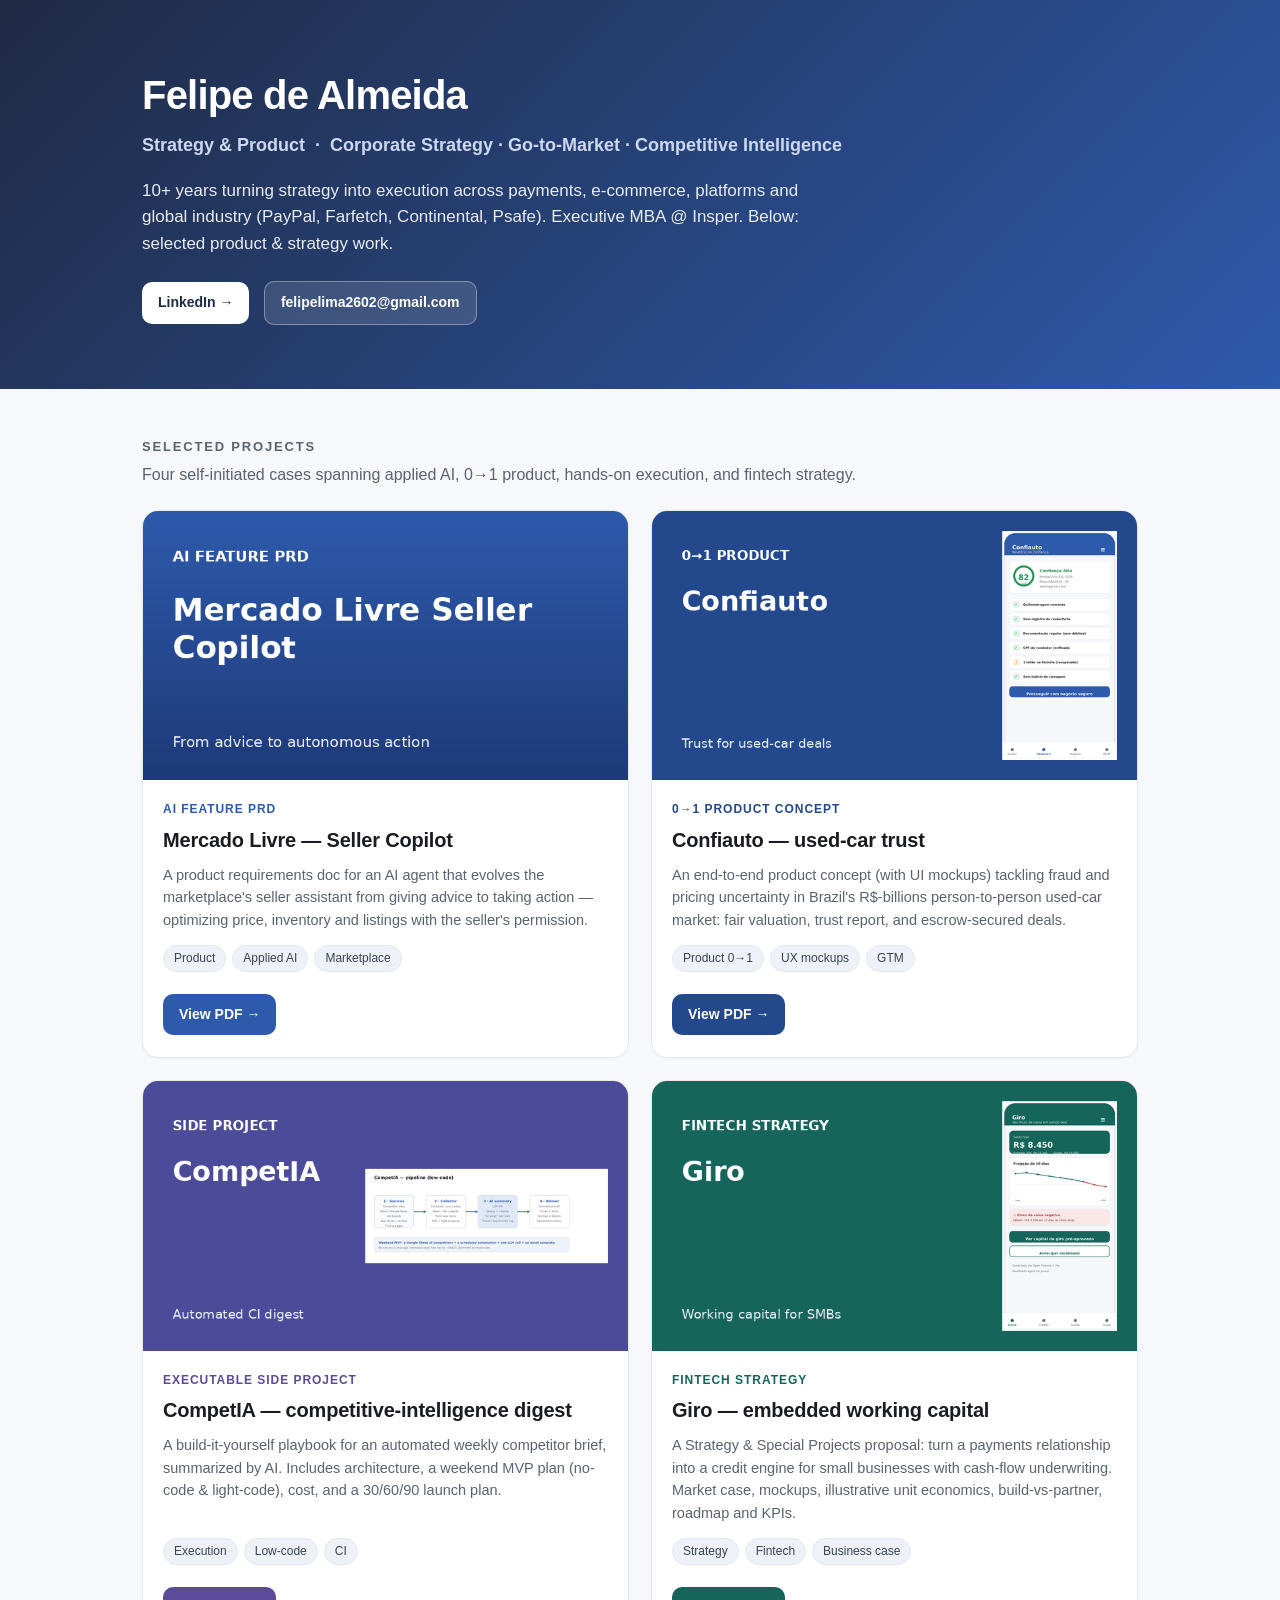
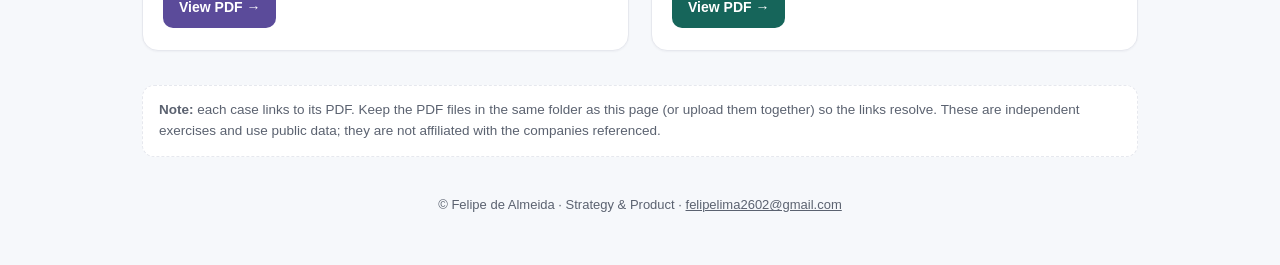
==== index.html @ 501bdff0 "Rename Portfolio_FelipeAlmeida_standalone.html to index.html" ====
<!doctype html>
<html lang="en"><head>
<meta charset="utf-8"><meta name="viewport" content="width=device-width, initial-scale=1">
<title>Felipe de Almeida — Strategy &amp; Product Portfolio</title>
<style>
:root{--ink:#1a1c22;--muted:#5b6270;--line:#e6e8ee;--bg:#f6f8fb;}
*{box-sizing:border-box}
body{margin:0;font-family:-apple-system,BlinkMacSystemFont,"Segoe UI",Roboto,Helvetica,Arial,sans-serif;color:var(--ink);background:var(--bg);line-height:1.55}
.wrap{max-width:1040px;margin:0 auto;padding:0 22px}
header.hero{background:linear-gradient(135deg,#1f2a44,#2E5AAC);color:#fff;padding:64px 0 56px}
.hero h1{margin:0 0 6px;font-size:40px;letter-spacing:-.02em}
.hero .role{font-size:18px;color:#cdd8f0;font-weight:600;margin-bottom:18px}
.hero p{max-width:680px;color:#e7ecf7;font-size:17px;margin:0 0 24px}
.actions a{display:inline-block;margin-right:10px;margin-bottom:8px;padding:10px 16px;border-radius:10px;text-decoration:none;font-weight:600;font-size:14px}
.actions .primary{background:#fff;color:#1f2a44}
.actions .ghost{background:rgba(255,255,255,.12);color:#fff;border:1px solid rgba(255,255,255,.35)}
.section-title{margin:48px 0 6px;font-size:13px;letter-spacing:.14em;text-transform:uppercase;color:var(--muted);font-weight:700}
.section-sub{margin:0 0 22px;color:var(--muted)}
.grid{display:grid;grid-template-columns:1fr 1fr;gap:22px;padding-bottom:8px}
@media(max-width:760px){.grid{grid-template-columns:1fr} .hero h1{font-size:32px}}
.card{background:#fff;border:1px solid var(--line);border-radius:16px;overflow:hidden;display:flex;flex-direction:column;box-shadow:0 1px 2px rgba(20,30,60,.04)}
.card .cover{aspect-ratio:18/10;overflow:hidden;background:#0e1730}
.card .cover img{width:100%;height:100%;object-fit:cover;display:block}
.card .body{padding:20px 20px 22px;display:flex;flex-direction:column;flex:1}
.eyebrow{font-size:12px;font-weight:800;letter-spacing:.08em;text-transform:uppercase;margin-bottom:6px}
.card h3{margin:0 0 8px;font-size:20px;letter-spacing:-.01em}
.card p{margin:0 0 14px;color:var(--muted);font-size:14.5px;flex:1}
.chips{margin-bottom:16px}
.chip{display:inline-block;font-size:12px;color:#3a4256;background:#eef2f8;border:1px solid #e2e7f0;border-radius:999px;padding:3px 10px;margin:0 6px 6px 0}
.btn{align-self:flex-start;color:#fff;text-decoration:none;font-weight:700;font-size:14px;padding:10px 16px;border-radius:10px}
.note{margin:26px 0 0;padding:14px 16px;background:#fff;border:1px dashed var(--line);border-radius:12px;color:var(--muted);font-size:13.5px}
footer{color:var(--muted);font-size:13px;text-align:center;padding:38px 0 50px}
footer a{color:var(--muted)}
</style></head>
<body>
<header class="hero"><div class="wrap">
  <h1>Felipe de Almeida</h1>
  <div class="role">Strategy &amp; Product&nbsp;&nbsp;·&nbsp;&nbsp;Corporate Strategy · Go-to-Market · Competitive Intelligence</div>
  <p>10+ years turning strategy into execution across payments, e-commerce, platforms and global industry (PayPal, Farfetch, Continental, Psafe). Executive MBA @ Insper. Below: selected product &amp; strategy work.</p>
  <div class="actions">
    <a class="primary" href="https://www.linkedin.com/in/felipelima2602/" target="_blank" rel="noopener">LinkedIn &rarr;</a>
    <a class="ghost" href="mailto:felipelima2602@gmail.com">felipelima2602@gmail.com</a>
  </div>
</div></header>

<main class="wrap">
  <div class="section-title">Selected projects</div>
  <p class="section-sub">Four self-initiated cases spanning applied AI, 0&rarr;1 product, hands-on execution, and fintech strategy.</p>
  <div class="grid">
    <article class="card">
      <div class="cover"><img alt="Mercado Livre — Seller Copilot" src="[data-uri]"></div>
      <div class="body">
        <div class="eyebrow" style="color:#2E5AAC">AI Feature PRD</div>
        <h3>Mercado Livre — Seller Copilot</h3>
        <p>A product requirements doc for an AI agent that evolves the marketplace's seller assistant from giving advice to taking action — optimizing price, inventory and listings with the seller's permission.</p>
        <div class="chips"><span class="chip">Product</span><span class="chip">Applied AI</span><span class="chip">Marketplace</span></div>
        <a class="btn" style="background:#2E5AAC" href="[data-uri]" target="_blank" rel="noopener">View PDF &rarr;</a>
      </div>
    </article>
    <article class="card">
      <div class="cover"><img alt="Confiauto — used-car trust" src="[data-uri]"></div>
      <div class="body">
        <div class="eyebrow" style="color:#24488C">0→1 Product Concept</div>
        <h3>Confiauto — used-car trust</h3>
        <p>An end-to-end product concept (with UI mockups) tackling fraud and pricing uncertainty in Brazil's R$-billions person-to-person used-car market: fair valuation, trust report, and escrow-secured deals.</p>
        <div class="chips"><span class="chip">Product 0→1</span><span class="chip">UX mockups</span><span class="chip">GTM</span></div>
        <a class="btn" style="background:#24488C" href="[data-uri]" target="_blank" rel="noopener">View PDF &rarr;</a>
      </div>
    </article>
    <article class="card">
      <div class="cover"><img alt="CompetIA — competitive-intelligence digest" src="[data-uri]"></div>
      <div class="body">
        <div class="eyebrow" style="color:#5B4B9A">Executable Side Project</div>
        <h3>CompetIA — competitive-intelligence digest</h3>
        <p>A build-it-yourself playbook for an automated weekly competitor brief, summarized by AI. Includes architecture, a weekend MVP plan (no-code & light-code), cost, and a 30/60/90 launch plan.</p>
        <div class="chips"><span class="chip">Execution</span><span class="chip">Low-code</span><span class="chip">CI</span></div>
        <a class="btn" style="background:#5B4B9A" href="[data-uri]" target="_blank" rel="noopener">View PDF &rarr;</a>
      </div>
    </article>
    <article class="card">
      <div class="cover"><img alt="Giro — embedded working capital" src="[data-uri]"></div>
      <div class="body">
        <div class="eyebrow" style="color:#16655A">Fintech Strategy</div>
        <h3>Giro — embedded working capital</h3>
        <p>A Strategy & Special Projects proposal: turn a payments relationship into a credit engine for small businesses with cash-flow underwriting. Market case, mockups, illustrative unit economics, build-vs-partner, roadmap and KPIs.</p>
        <div class="chips"><span class="chip">Strategy</span><span class="chip">Fintech</span><span class="chip">Business case</span></div>
        <a class="btn" style="background:#16655A" href="[data-uri]" target="_blank" rel="noopener">View PDF &rarr;</a>
      </div>
    </article>
  </div>
  <div class="note"><strong>Note:</strong> each case links to its PDF. Keep the PDF files in the same folder as this page (or upload them together) so the links resolve. These are independent exercises and use public data; they are not affiliated with the companies referenced.</div>
</main>

<footer><div class="wrap">© Felipe de Almeida · Strategy &amp; Product · <a href="mailto:felipelima2602@gmail.com">felipelima2602@gmail.com</a></div></footer>
</body></html>
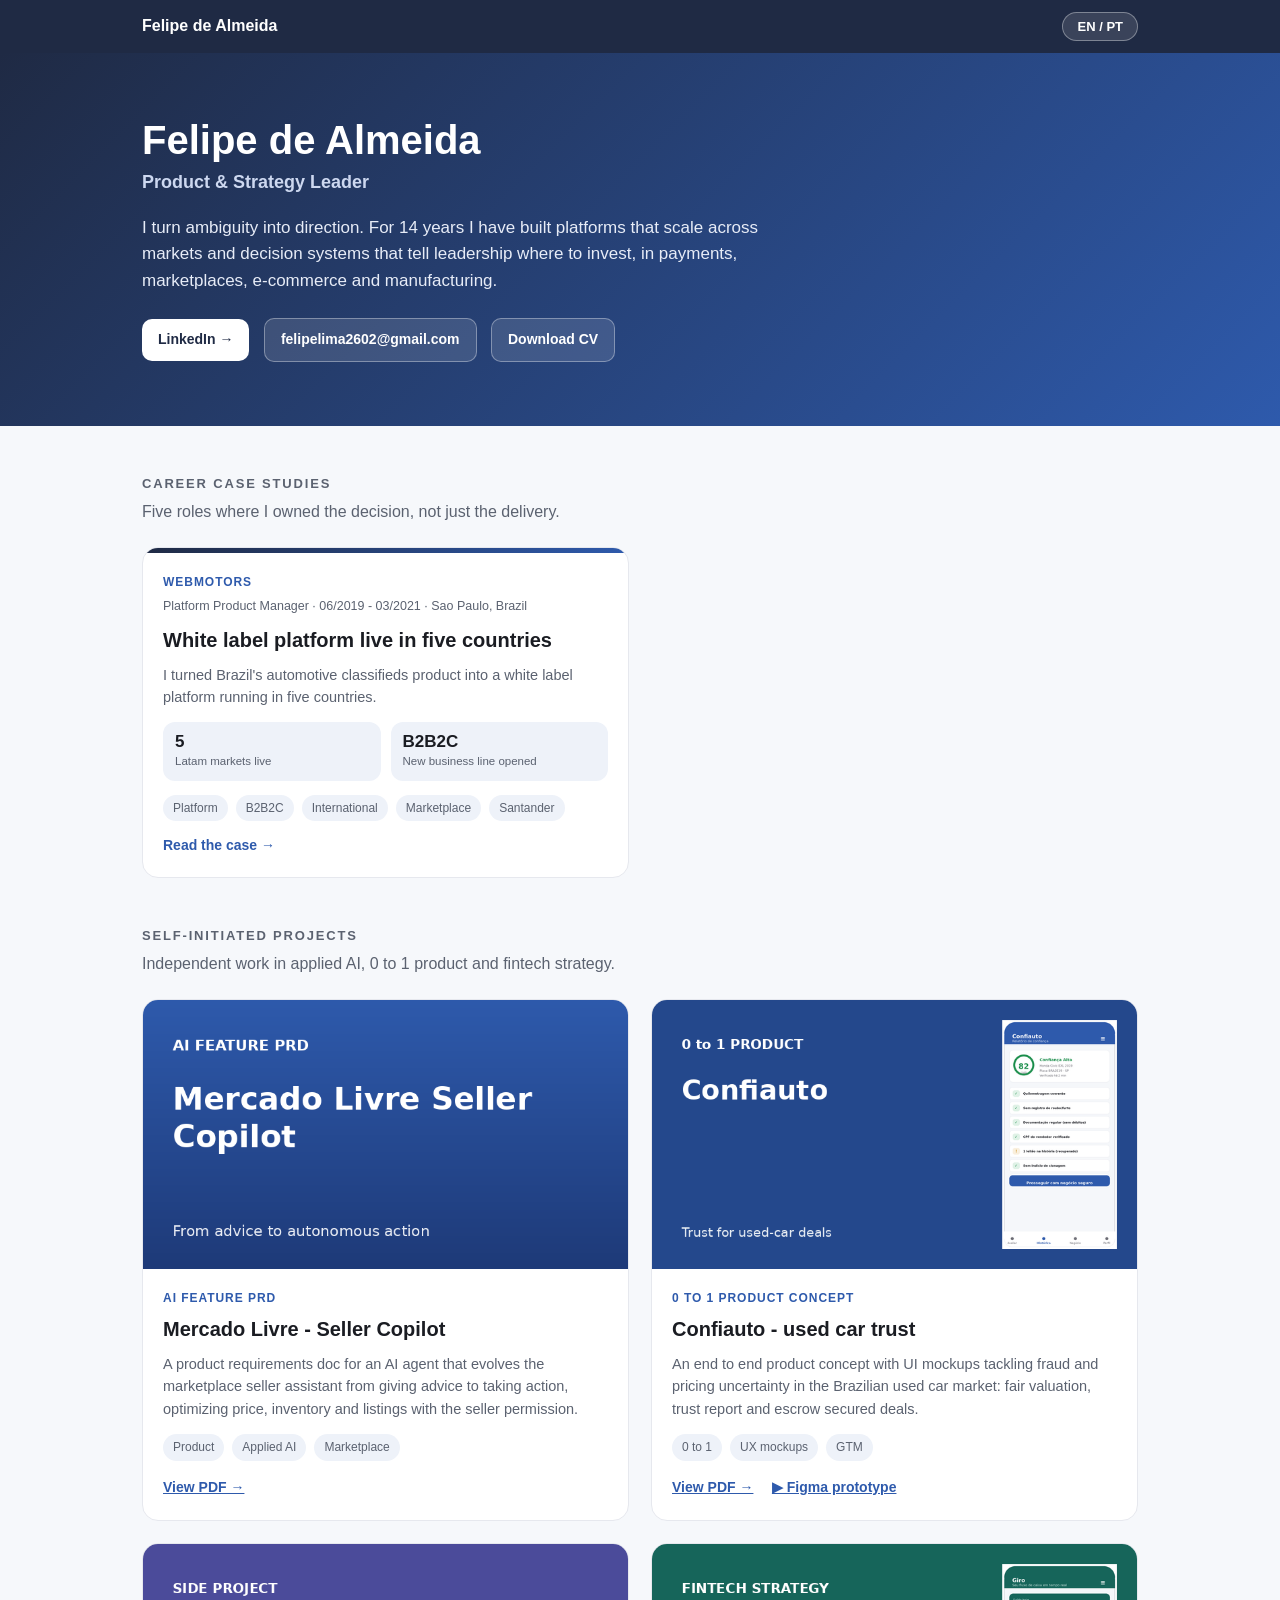
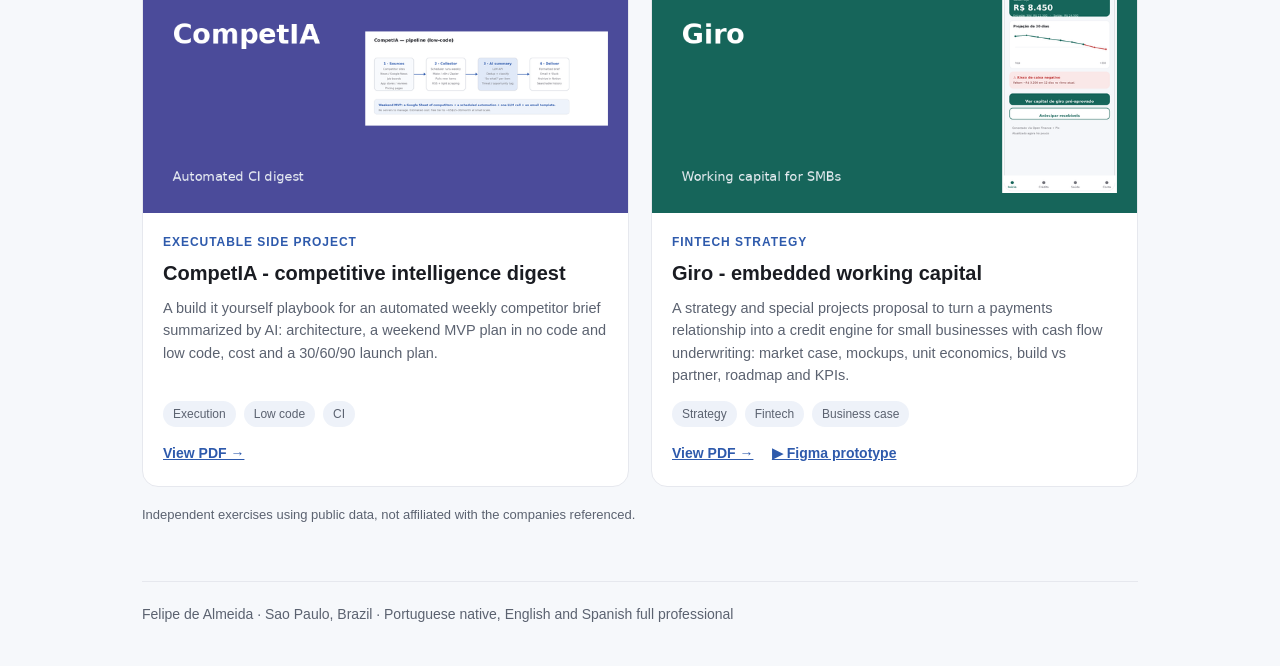
==== commit 9d78364c: "feat(case): add Webmotors case study" ====
--- a/index.html
+++ b/index.html
@@ -1,95 +1,207 @@
 <!doctype html>
-<html lang="en"><head>
-<meta charset="utf-8"><meta name="viewport" content="width=device-width, initial-scale=1">
-<title>Felipe de Almeida — Strategy &amp; Product Portfolio</title>
-<style>
-:root{--ink:#1a1c22;--muted:#5b6270;--line:#e6e8ee;--bg:#f6f8fb;}
-*{box-sizing:border-box}
-body{margin:0;font-family:-apple-system,BlinkMacSystemFont,"Segoe UI",Roboto,Helvetica,Arial,sans-serif;color:var(--ink);background:var(--bg);line-height:1.55}
-.wrap{max-width:1040px;margin:0 auto;padding:0 22px}
-header.hero{background:linear-gradient(135deg,#1f2a44,#2E5AAC);color:#fff;padding:64px 0 56px}
-.hero h1{margin:0 0 6px;font-size:40px;letter-spacing:-.02em}
-.hero .role{font-size:18px;color:#cdd8f0;font-weight:600;margin-bottom:18px}
-.hero p{max-width:680px;color:#e7ecf7;font-size:17px;margin:0 0 24px}
-.actions a{display:inline-block;margin-right:10px;margin-bottom:8px;padding:10px 16px;border-radius:10px;text-decoration:none;font-weight:600;font-size:14px}
-.actions .primary{background:#fff;color:#1f2a44}
-.actions .ghost{background:rgba(255,255,255,.12);color:#fff;border:1px solid rgba(255,255,255,.35)}
-.section-title{margin:48px 0 6px;font-size:13px;letter-spacing:.14em;text-transform:uppercase;color:var(--muted);font-weight:700}
-.section-sub{margin:0 0 22px;color:var(--muted)}
-.grid{display:grid;grid-template-columns:1fr 1fr;gap:22px;padding-bottom:8px}
-@media(max-width:760px){.grid{grid-template-columns:1fr} .hero h1{font-size:32px}}
-.card{background:#fff;border:1px solid var(--line);border-radius:16px;overflow:hidden;display:flex;flex-direction:column;box-shadow:0 1px 2px rgba(20,30,60,.04)}
-.card .cover{aspect-ratio:18/10;overflow:hidden;background:#0e1730}
-.card .cover img{width:100%;height:100%;object-fit:cover;display:block}
-.card .body{padding:20px 20px 22px;display:flex;flex-direction:column;flex:1}
-.eyebrow{font-size:12px;font-weight:800;letter-spacing:.08em;text-transform:uppercase;margin-bottom:6px}
-.card h3{margin:0 0 8px;font-size:20px;letter-spacing:-.01em}
-.card p{margin:0 0 14px;color:var(--muted);font-size:14.5px;flex:1}
-.chips{margin-bottom:16px}
-.chip{display:inline-block;font-size:12px;color:#3a4256;background:#eef2f8;border:1px solid #e2e7f0;border-radius:999px;padding:3px 10px;margin:0 6px 6px 0}
-.btn{align-self:flex-start;color:#fff;text-decoration:none;font-weight:700;font-size:14px;padding:10px 16px;border-radius:10px}
-.note{margin:26px 0 0;padding:14px 16px;background:#fff;border:1px dashed var(--line);border-radius:12px;color:var(--muted);font-size:13.5px}
-footer{color:var(--muted);font-size:13px;text-align:center;padding:38px 0 50px}
-footer a{color:var(--muted)}
-</style></head>
+<html lang="en">
+<head>
+<meta charset="utf-8">
+<meta name="viewport" content="width=device-width, initial-scale=1">
+<title>Felipe de Almeida - Product & Strategy Portfolio</title>
+<meta name="description" content="Career case studies and self-initiated product and strategy work by Felipe de Almeida.">
+<meta property="og:title" content="Felipe de Almeida - Product & Strategy Portfolio">
+<meta property="og:description" content="Five career case studies and four self-initiated projects in product, strategy and applied AI.">
+<meta property="og:type" content="profile">
+<meta property="og:url" content="https://felipelima2602.github.io/portfolio/">
+<meta property="og:site_name" content="Felipe de Almeida">
+<meta property="og:locale" content="en_US">
+<meta name="twitter:card" content="summary">
+<!-- Fallback estatico para crawlers que nao rodam JS. Em runtime o script
+     reescreve title, description e og:* a partir de data/cases.js. -->
+<link rel="canonical" href="https://felipelima2602.github.io/portfolio/">
+<link rel="stylesheet" href="assets/styles.css">
+</head>
 <body>
-<header class="hero"><div class="wrap">
-  <h1>Felipe de Almeida</h1>
-  <div class="role">Strategy &amp; Product&nbsp;&nbsp;·&nbsp;&nbsp;Corporate Strategy · Go-to-Market · Competitive Intelligence</div>
-  <p>10+ years turning strategy into execution across payments, e-commerce, platforms and global industry (PayPal, Farfetch, Continental, Psafe). Executive MBA @ Insper. Below: selected product &amp; strategy work.</p>
-  <div class="actions">
-    <a class="primary" href="https://www.linkedin.com/in/felipelima2602/" target="_blank" rel="noopener">LinkedIn &rarr;</a>
-    <a class="ghost" href="mailto:felipelima2602@gmail.com">felipelima2602@gmail.com</a>
+
+<div class="topbar">
+  <div class="wrap">
+    <a class="brand" href="#/">Felipe de Almeida</a>
+    <button id="lang" class="langbtn" type="button">EN / PT</button>
   </div>
-</div></header>
-
-<main class="wrap">
-  <div class="section-title">Selected projects</div>
-  <p class="section-sub">Four self-initiated cases spanning applied AI, 0&rarr;1 product, hands-on execution, and fintech strategy.</p>
-  <div class="grid">
-    <article class="card">
-      <div class="cover"><img alt="Mercado Livre — Seller Copilot" src="[data-uri]"></div>
-      <div class="body">
-        <div class="eyebrow" style="color:#2E5AAC">AI Feature PRD</div>
-        <h3>Mercado Livre — Seller Copilot</h3>
-        <p>A product requirements doc for an AI agent that evolves the marketplace's seller assistant from giving advice to taking action — optimizing price, inventory and listings with the seller's permission.</p>
-        <div class="chips"><span class="chip">Product</span><span class="chip">Applied AI</span><span class="chip">Marketplace</span></div>
-        <a class="btn" style="background:#2E5AAC" href="[data-uri]" target="_blank" rel="noopener">View PDF &rarr;</a>
+</div>
+
+<main id="app"></main>
+
+<script type="module">
+import { profile, cases } from './data/cases.js';
+import { projects, projectsNote } from './data/projects.js';
+
+const state = { lang: localStorage.getItem('lang') || 'en' };
+const t = (v) => (v && typeof v === 'object' && 'en' in v) ? (v[state.lang] ?? v.en) : v;
+const esc = (s) => String(s).replace(/[&<>"]/g, c => ({'&':'&amp;','<':'&lt;','>':'&gt;','"':'&quot;'}[c]));
+
+const copy = {
+  careerTitle: { en: 'Career case studies', pt: 'Cases de carreira' },
+  careerSub: { en: 'Five roles where I owned the decision, not just the delivery.', pt: 'Cinco passagens em que eu fui dono da decisao, nao apenas da entrega.' },
+  projectsTitle: { en: 'Self-initiated projects', pt: 'Projetos autorais' },
+  projectsSub: { en: 'Independent work in applied AI, 0 to 1 product and fintech strategy.', pt: 'Trabalhos independentes em AI aplicada, produto 0 a 1 e estrategia fintech.' },
+  back: { en: 'Back to the portfolio', pt: 'Voltar para o portfolio' },
+  context: { en: 'Context', pt: 'Contexto' },
+  challenge: { en: 'Challenge', pt: 'Desafio' },
+  actions: { en: 'What I did', pt: 'O que eu fiz' },
+  outcome: { en: 'Outcome', pt: 'Resultado' },
+  learning: { en: 'What I would do differently', pt: 'O que eu faria diferente' },
+  cv: { en: 'Download CV', pt: 'Baixar CV' },
+  read: { en: 'Read the case', pt: 'Ler o case' },
+  pdf: { en: 'View PDF', pt: 'Ver PDF' },
+  proto: { en: 'Figma prototype', pt: 'Prototipo no Figma' },
+  langSwitch: { en: 'Mudar para portugues', pt: 'Switch to English' }
+};
+
+const chips = (arr) => `<div class="chips">${arr.map(x => `<span class="chip">${esc(x)}</span>`).join('')}</div>`;
+
+// Metrica marcada como TODO:confirmar fica fora do ar ate o numero existir.
+// O dado continua em cases.js e o scripts/check.mjs continua listando o pendente.
+const liveMetrics = (c) => (c.metrics || []).filter(m => !String(m.value).startsWith('TODO'));
+
+function hero() {
+  return `<header class="hero"><div class="wrap">
+    <h1>${esc(profile.name)}</h1>
+    <div class="role">${esc(t(profile.headline))}</div>
+    <p>${esc(t(profile.pitch))}</p>
+    <div class="actions">
+      <a class="primary" href="${profile.linkedin}" target="_blank" rel="noopener">LinkedIn &rarr;</a>
+      <a class="ghost" href="mailto:${profile.email}">${esc(profile.email)}</a>
+      <a class="ghost" href="${profile.cv}">${esc(t(copy.cv))}</a>
+    </div>
+  </div></header>`;
+}
+
+function caseCard(c) {
+  const kpis = liveMetrics(c).slice(0, 2);
+  const kpiRow = kpis.length
+    ? `<div class="kpis">${kpis.map(m => `<div class="kpi">
+        <div class="v">${esc(m.value)}</div><div class="l">${esc(t(m.label))}</div></div>`).join('')}</div>`
+    : '';
+  return `<a class="card" href="#/case/${c.id}">
+    <div class="accent"></div>
+    <div class="body">
+      <div class="eyebrow">${esc(c.company)}</div>
+      <div class="meta">${esc(t(c.role))} &middot; ${esc(c.period)} &middot; ${esc(t(c.location))}</div>
+      <h3>${esc(t(c.headline))}</h3>
+      <p>${esc(t(c.hero))}</p>
+      ${kpiRow}
+      ${chips(c.tags)}
+      <div class="go">${esc(t(copy.read))} &rarr;</div>
+    </div></a>`;
+}
+
+function projectCard(p) {
+  const pdf = p.pdf[state.lang] || p.pdf.en;
+  return `<div class="card">
+    <div class="cover"><img loading="lazy" src="${p.cover}" alt="${esc(p.title)}"></div>
+    <div class="body">
+      <div class="eyebrow">${esc(t(p.kicker))}</div>
+      <h3>${esc(p.title)}</h3>
+      <p>${esc(t(p.summary))}</p>
+      ${chips(t(p.tags))}
+      <div>
+        <a class="go" href="${pdf}" target="_blank" rel="noopener">${esc(t(copy.pdf))} &rarr;</a>
+        ${p.figma ? `<a class="go" href="${p.figma}" target="_blank" rel="noopener">&#9654; ${esc(t(copy.proto))}</a>` : ''}
       </div>
-    </article>
-    <article class="card">
-      <div class="cover"><img alt="Confiauto — used-car trust" src="[data-uri]"></div>
-      <div class="body">
-        <div class="eyebrow" style="color:#24488C">0→1 Product Concept</div>
-        <h3>Confiauto — used-car trust</h3>
-        <p>An end-to-end product concept (with UI mockups) tackling fraud and pricing uncertainty in Brazil's R$-billions person-to-person used-car market: fair valuation, trust report, and escrow-secured deals.</p>
-        <div class="chips"><span class="chip">Product 0→1</span><span class="chip">UX mockups</span><span class="chip">GTM</span></div>
-        <a class="btn" style="background:#24488C" href="[data-uri]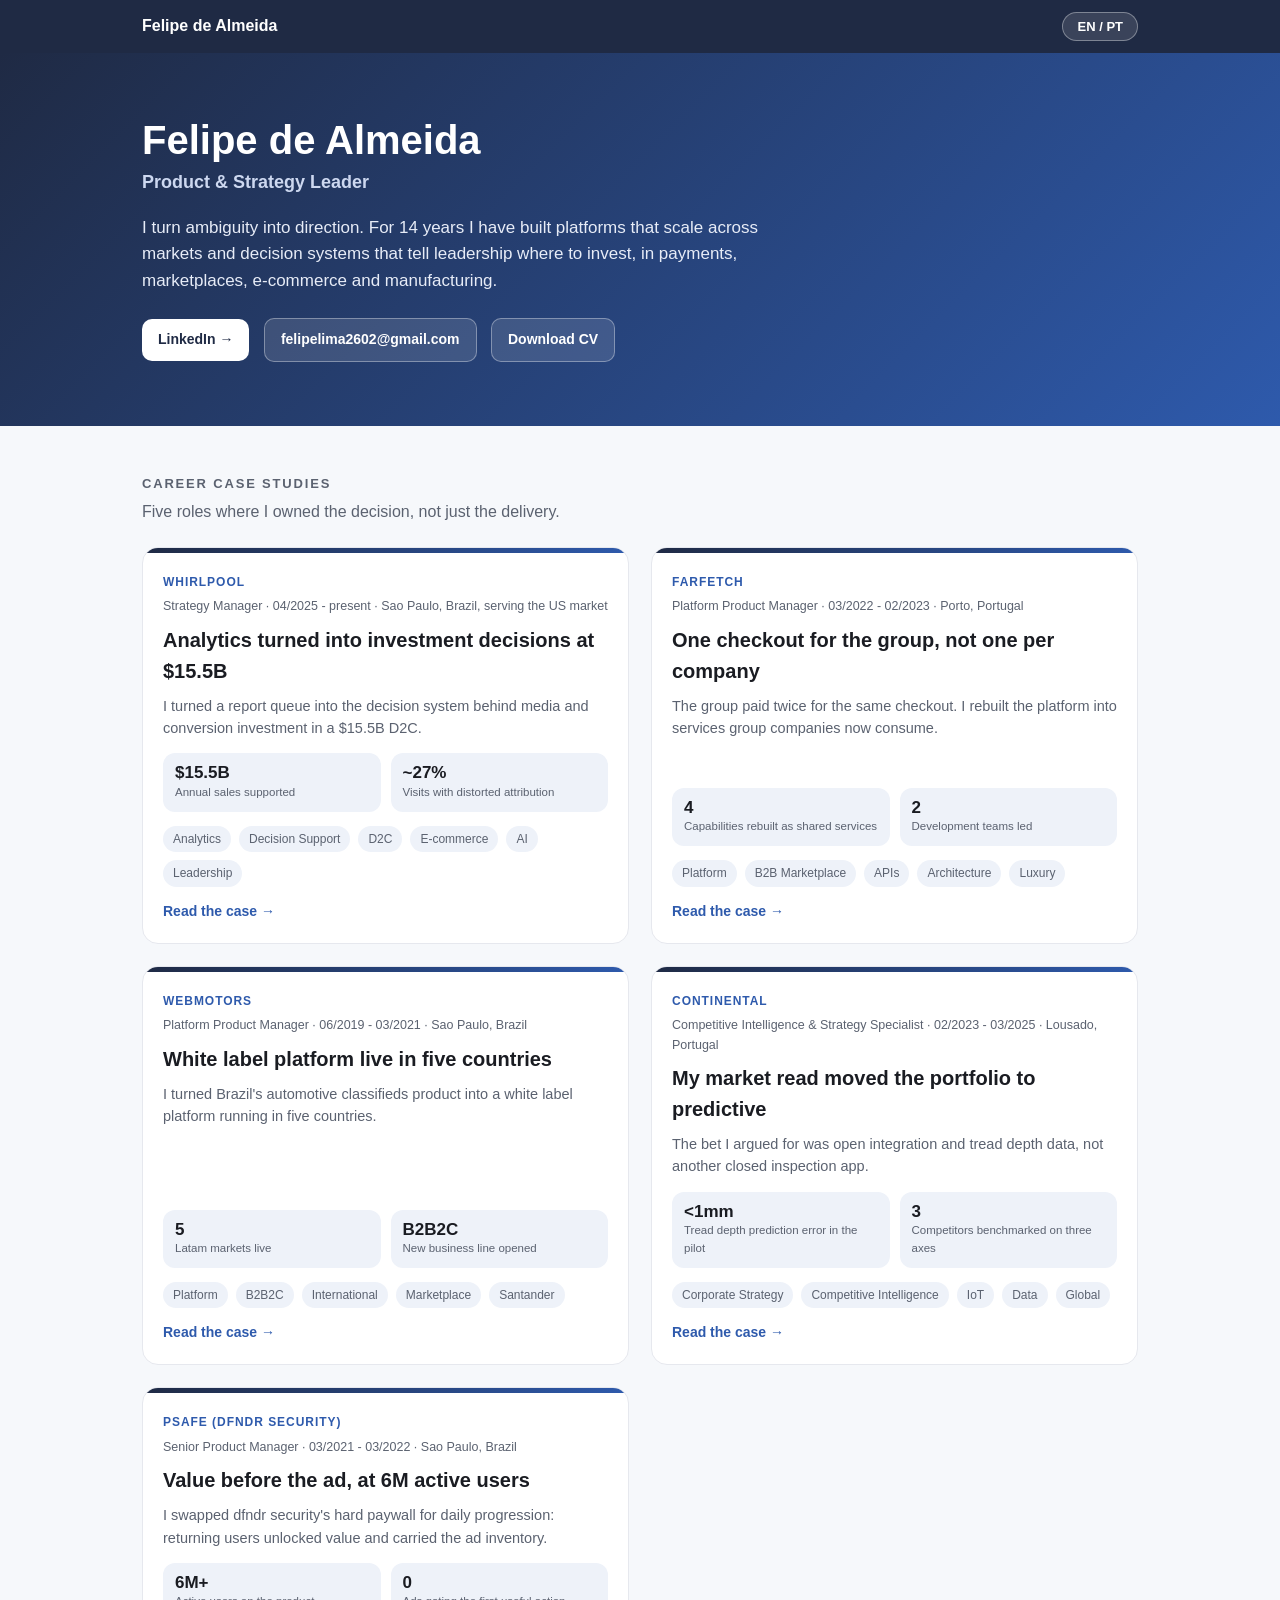
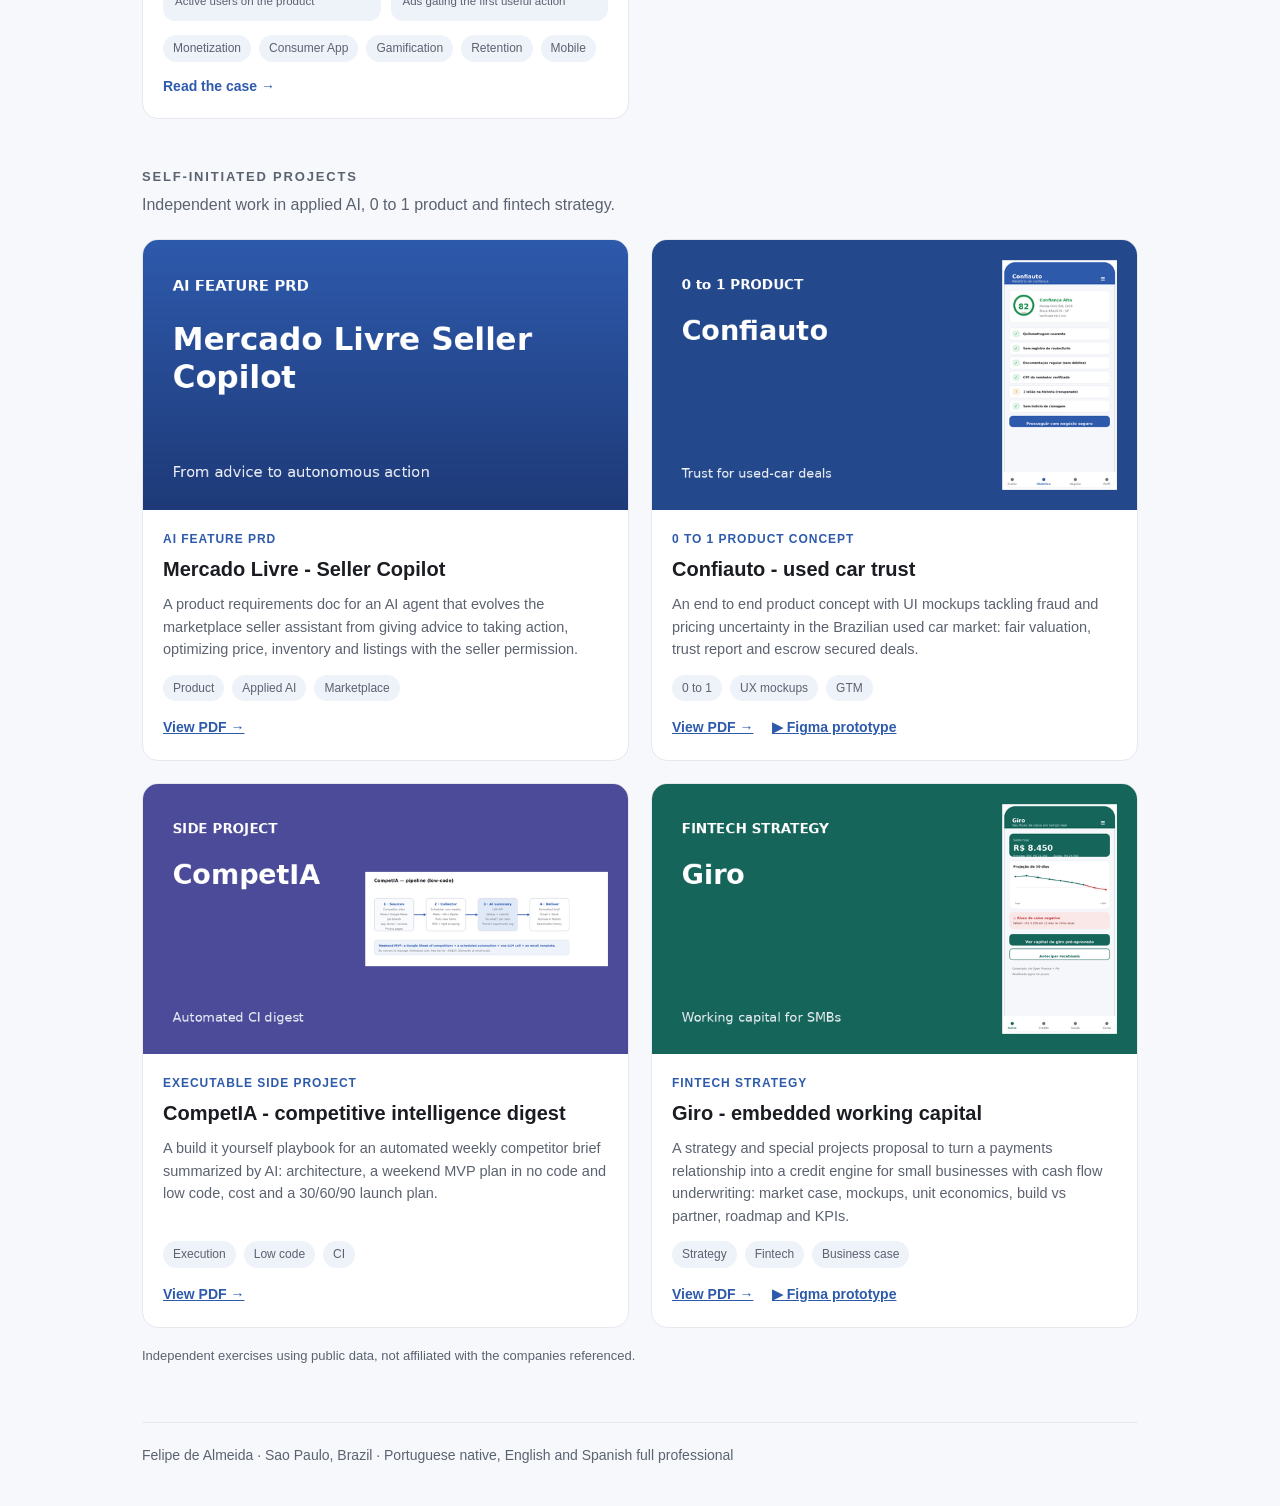
